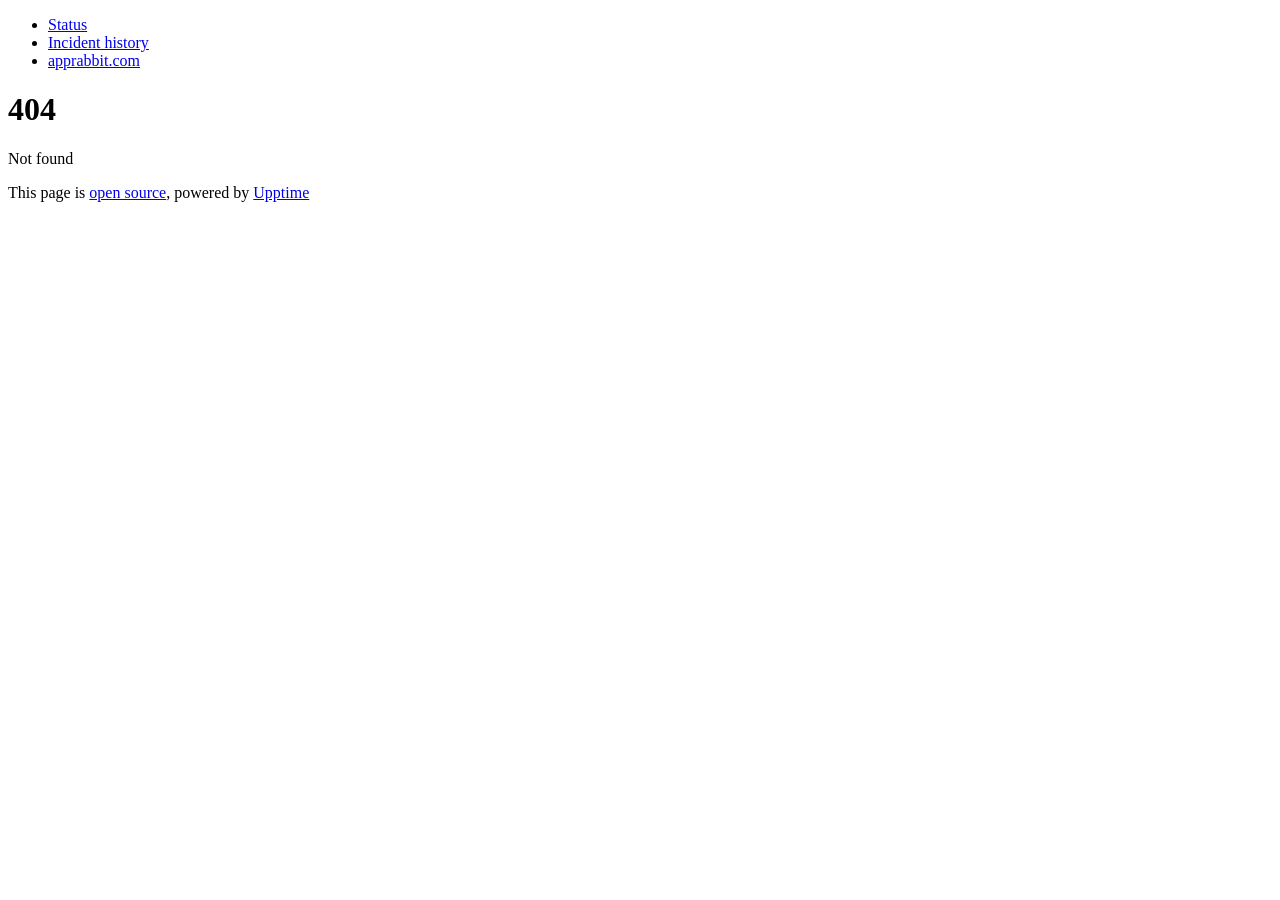
==== history/index.html @ 229c6cf5 "deploy: 5604613d3c1e2f27da036a6be445fbf0cf1c7d10" ====
<!DOCTYPE html> <html lang=en> <head> <meta charset=utf-8> <meta content="width=device-width,initial-scale=1" name=viewport> <meta content=#333333 name=theme-color> <base href=/ > <link href=manifest.json rel=manifest crossorigin=use-credentials> <script>__SAPPER__={error:{message:"Not found",name:"PreloadError"},status:404,baseUrl:"",preloaded:[void 0,{}]};if('serviceWorker' in navigator)navigator.serviceWorker.register('/service-worker.js');(function(){try{eval("async function x(){}");var main="/client/client.16db4507.js"}catch(e){main="/client/legacy/client.9b5280ad.js"};var s=document.createElement("script");try{new Function("if(0)import('')")();s.src=main;s.type="module";s.crossOrigin="use-credentials";}catch(e){s.src="/client/shimport@2.0.5.js";s.setAttribute("data-main",main);}document.head.appendChild(s);}());</script> <link href=client/client-31a52aa5.css rel=stylesheet> <title>404</title> <script>// If `prefers-color-scheme` is not supported, fall back to light mode.
      // In this case, light.css will be downloaded with `highest` priority.
      if (typeof window !== "undefined" && typeof document !== "undefined" && "matchMedia" in window && window.matchMedia('(prefers-color-scheme: dark)').media === 'not all') {
        document.documentElement.style.display = 'none';
        document.head.insertAdjacentHTML(
          'beforeend',
          '<link rel="stylesheet" href={`${config.path}/themes/light.css`} onload="document.documentElement.style.display = \'\'">',
        );
      } </script> <link href=https://status.apprabbit.com/themes/light.css rel=stylesheet media=(prefers-color-scheme:light)> <link href=https://status.apprabbit.com/themes/dark.css rel=stylesheet media=(prefers-color-scheme:dark)><link href=https://status.apprabbit.com/global.css rel=stylesheet><link href=https://raw.githubusercontent.com/upptime/upptime/master/assets/upptime-icon.svg rel=icon type=image/svg><link href=/logo-192.png rel=icon type=image/png> </head> <body> <div id=sapper> <nav class=svelte-a08hsz><div class="svelte-a08hsz container"> <ul class=svelte-a08hsz><li><a href=/ class=svelte-a08hsz target=_self>Status</a> <li><a href=/history class=svelte-a08hsz target=_self>Incident history</a> <li><a href=https://apprabbit.com class=svelte-a08hsz target=_self>apprabbit.com</a> </li> </ul></div> </nav> <main class=container> <h1 class=svelte-17w3omn>404</h1> <p class=svelte-17w3omn>Not found</p> </main> <footer class=svelte-jbr799><p>This page is <a href=https://github.com/gameplan-apps/statuspage>open source</a>, powered by <a href=https://upptime.js.org>Upptime</a></p> </footer></div> <script> try {
        if (typeof window !== "undefined" && window.navigator && navigator.serviceWorker) {
          navigator.serviceWorker.getRegistrations().then(function (registrations) {
            for (let registration of registrations) {
              registration.unregister();
            }
          });
        }
        if (typeof window !== "undefined" && "caches" in window) {
          caches.keys().then(function (keyList) {
            return Promise.all(
              keyList.map(function (key) {
                return caches.delete(key);
              })
            );
          });
        }
      } catch (error) {} </script>
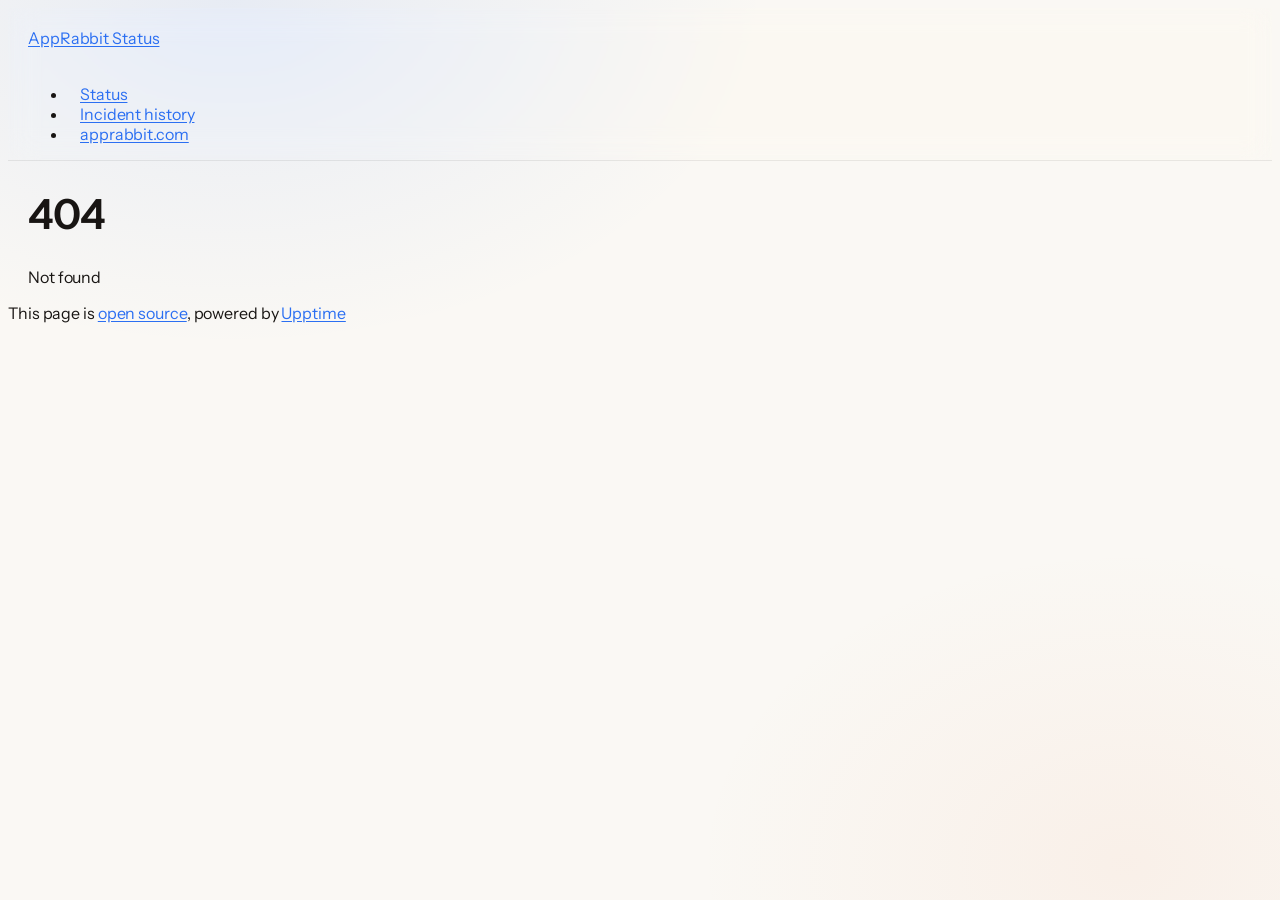
==== commit e5b68acc: "deploy: 00c8eae53469c87c6fbf3f59c4411df9fc2f4dc9" ====
--- a/history/index.html
+++ b/history/index.html
@@ -1,12 +1,4 @@
-<!DOCTYPE html> <html lang=en> <head> <meta charset=utf-8> <meta content="width=device-width,initial-scale=1" name=viewport> <meta content=#333333 name=theme-color> <base href=/ > <link href=manifest.json rel=manifest crossorigin=use-credentials> <script>__SAPPER__={error:{message:"Not found",name:"PreloadError"},status:404,baseUrl:"",preloaded:[void 0,{}]};if('serviceWorker' in navigator)navigator.serviceWorker.register('/service-worker.js');(function(){try{eval("async function x(){}");var main="/client/client.16db4507.js"}catch(e){main="/client/legacy/client.9b5280ad.js"};var s=document.createElement("script");try{new Function("if(0)import('')")();s.src=main;s.type="module";s.crossOrigin="use-credentials";}catch(e){s.src="/client/shimport@2.0.5.js";s.setAttribute("data-main",main);}document.head.appendChild(s);}());</script> <link href=client/client-31a52aa5.css rel=stylesheet> <title>404</title> <script>// If `prefers-color-scheme` is not supported, fall back to light mode.
-      // In this case, light.css will be downloaded with `highest` priority.
-      if (typeof window !== "undefined" && typeof document !== "undefined" && "matchMedia" in window && window.matchMedia('(prefers-color-scheme: dark)').media === 'not all') {
-        document.documentElement.style.display = 'none';
-        document.head.insertAdjacentHTML(
-          'beforeend',
-          '<link rel="stylesheet" href={`${config.path}/themes/light.css`} onload="document.documentElement.style.display = \'\'">',
-        );
-      } </script> <link href=https://status.apprabbit.com/themes/light.css rel=stylesheet media=(prefers-color-scheme:light)> <link href=https://status.apprabbit.com/themes/dark.css rel=stylesheet media=(prefers-color-scheme:dark)><link href=https://status.apprabbit.com/global.css rel=stylesheet><link href=https://raw.githubusercontent.com/upptime/upptime/master/assets/upptime-icon.svg rel=icon type=image/svg><link href=/logo-192.png rel=icon type=image/png> </head> <body> <div id=sapper> <nav class=svelte-a08hsz><div class="svelte-a08hsz container"> <ul class=svelte-a08hsz><li><a href=/ class=svelte-a08hsz target=_self>Status</a> <li><a href=/history class=svelte-a08hsz target=_self>Incident history</a> <li><a href=https://apprabbit.com class=svelte-a08hsz target=_self>apprabbit.com</a> </li> </ul></div> </nav> <main class=container> <h1 class=svelte-17w3omn>404</h1> <p class=svelte-17w3omn>Not found</p> </main> <footer class=svelte-jbr799><p>This page is <a href=https://github.com/gameplan-apps/statuspage>open source</a>, powered by <a href=https://upptime.js.org>Upptime</a></p> </footer></div> <script> try {
+<!DOCTYPE html> <html lang=en> <head> <meta charset=utf-8> <meta content="width=device-width,initial-scale=1" name=viewport> <meta content=#333333 name=theme-color> <base href=/statuspage/ > <link href=manifest.json rel=manifest crossorigin=use-credentials> <script>__SAPPER__={error:{message:"Not found",name:"PreloadError"},status:404,baseUrl:"/statuspage",preloaded:[void 0,{}]};if('serviceWorker' in navigator)navigator.serviceWorker.register('/statuspage/service-worker.js');(function(){try{eval("async function x(){}");var main="/statuspage/client/client.2625bd69.js"}catch(e){main="/statuspage/client/legacy/client.438c4ed7.js"};var s=document.createElement("script");try{new Function("if(0)import('')")();s.src=main;s.type="module";s.crossOrigin="use-credentials";}catch(e){s.src="/statuspage/client/shimport@2.0.5.js";s.setAttribute("data-main",main);}document.head.appendChild(s);}());</script> <link href=client/client-31a52aa5.css rel=stylesheet> <title>404</title><link href=https://gameplan-apps.github.io/statuspage/apprabbit.css rel=stylesheet><link href=https://gameplan-apps.github.io/statuspage/global.css rel=stylesheet><link href=https://apprabbit.com/favicon.ico rel=icon type=image/svg><link href=https://apprabbit.com/favicon.ico rel=icon type=image/png> </head> <body> <div id=sapper> <nav class=svelte-a08hsz><div class="svelte-a08hsz container"><div><a href=https://gameplan-apps.github.io/statuspage class="svelte-a08hsz logo"><img alt="" class=svelte-a08hsz src=https://studio.apprabbit.app/apprabbit-logo.svg> <div>AppRabbit Status</div></a></div> <ul class=svelte-a08hsz><li><a href=/statuspage/ class=svelte-a08hsz target=_self>Status</a> <li><a href=/statuspage/history class=svelte-a08hsz target=_self>Incident history</a> <li><a href=https://apprabbit.com class=svelte-a08hsz target=_self>apprabbit.com</a> </li> </ul></div> </nav> <main class=container> <h1 class=svelte-17w3omn>404</h1> <p class=svelte-17w3omn>Not found</p> </main> <footer class=svelte-jbr799><p>This page is <a href=https://github.com/gameplan-apps/statuspage>open source</a>, powered by <a href=https://upptime.js.org>Upptime</a></p> </footer></div> <script> try {
         if (typeof window !== "undefined" && window.navigator && navigator.serviceWorker) {
           navigator.serviceWorker.getRegistrations().then(function (registrations) {
             for (let registration of registrations) {
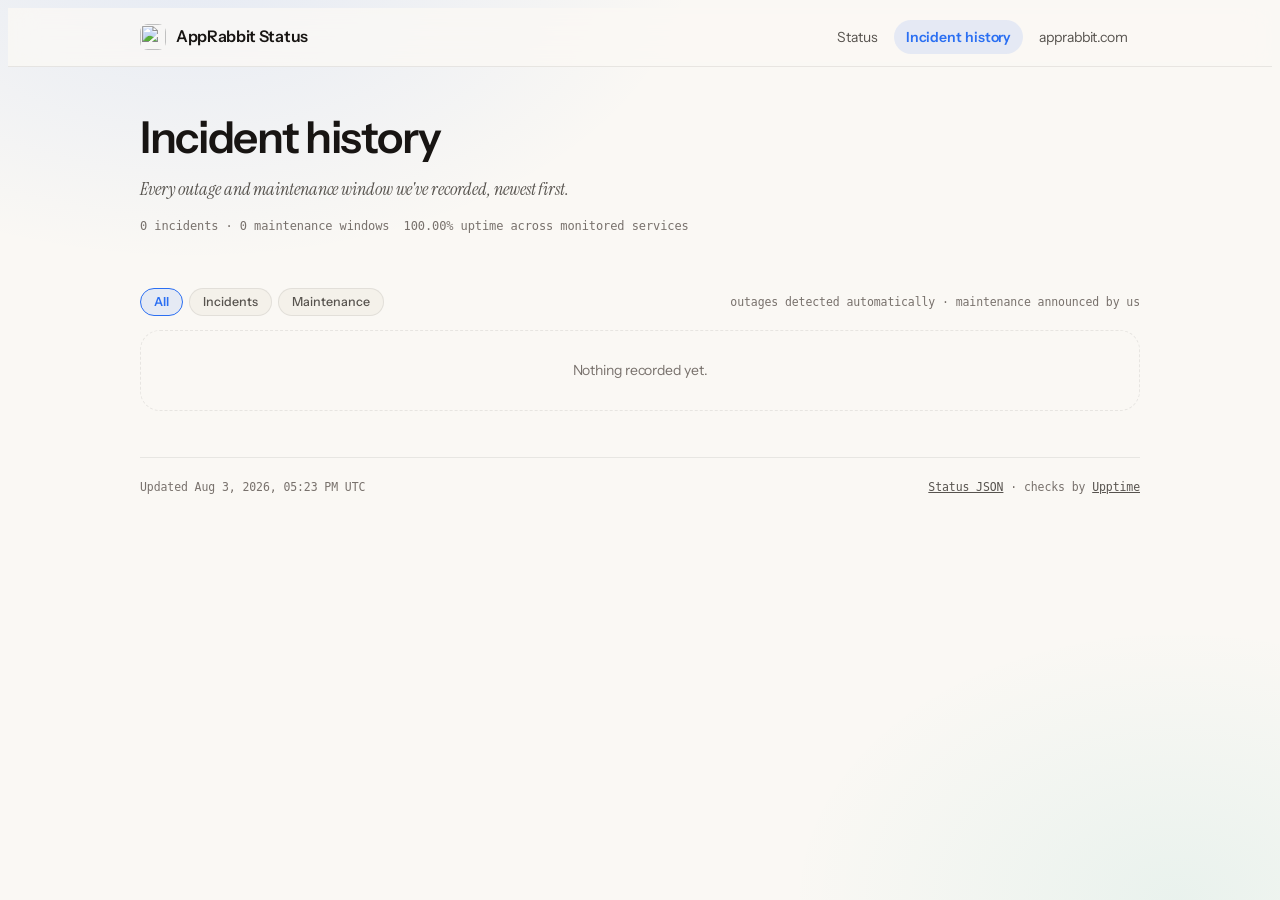
==== commit 9d3d67f0: "deploy: 3ae69c83c1d5e0d6467de7ec8708b76d2b29a3b4" ====
--- a/history/index.html
+++ b/history/index.html
@@ -1,18 +1,60 @@
-<!DOCTYPE html> <html lang=en> <head> <meta charset=utf-8> <meta content="width=device-width,initial-scale=1" name=viewport> <meta content=#333333 name=theme-color> <base href=/statuspage/ > <link href=manifest.json rel=manifest crossorigin=use-credentials> <script>__SAPPER__={error:{message:"Not found",name:"PreloadError"},status:404,baseUrl:"/statuspage",preloaded:[void 0,{}]};if('serviceWorker' in navigator)navigator.serviceWorker.register('/statuspage/service-worker.js');(function(){try{eval("async function x(){}");var main="/statuspage/client/client.2625bd69.js"}catch(e){main="/statuspage/client/legacy/client.438c4ed7.js"};var s=document.createElement("script");try{new Function("if(0)import('')")();s.src=main;s.type="module";s.crossOrigin="use-credentials";}catch(e){s.src="/statuspage/client/shimport@2.0.5.js";s.setAttribute("data-main",main);}document.head.appendChild(s);}());</script> <link href=client/client-31a52aa5.css rel=stylesheet> <title>404</title><link href=https://gameplan-apps.github.io/statuspage/apprabbit.css rel=stylesheet><link href=https://gameplan-apps.github.io/statuspage/global.css rel=stylesheet><link href=https://apprabbit.com/favicon.ico rel=icon type=image/svg><link href=https://apprabbit.com/favicon.ico rel=icon type=image/png> </head> <body> <div id=sapper> <nav class=svelte-a08hsz><div class="svelte-a08hsz container"><div><a href=https://gameplan-apps.github.io/statuspage class="svelte-a08hsz logo"><img alt="" class=svelte-a08hsz src=https://studio.apprabbit.app/apprabbit-logo.svg> <div>AppRabbit Status</div></a></div> <ul class=svelte-a08hsz><li><a href=/statuspage/ class=svelte-a08hsz target=_self>Status</a> <li><a href=/statuspage/history class=svelte-a08hsz target=_self>Incident history</a> <li><a href=https://apprabbit.com class=svelte-a08hsz target=_self>apprabbit.com</a> </li> </ul></div> </nav> <main class=container> <h1 class=svelte-17w3omn>404</h1> <p class=svelte-17w3omn>Not found</p> </main> <footer class=svelte-jbr799><p>This page is <a href=https://github.com/gameplan-apps/statuspage>open source</a>, powered by <a href=https://upptime.js.org>Upptime</a></p> </footer></div> <script> try {
-        if (typeof window !== "undefined" && window.navigator && navigator.serviceWorker) {
-          navigator.serviceWorker.getRegistrations().then(function (registrations) {
-            for (let registration of registrations) {
-              registration.unregister();
-            }
-          });
-        }
-        if (typeof window !== "undefined" && "caches" in window) {
-          caches.keys().then(function (keyList) {
-            return Promise.all(
-              keyList.map(function (key) {
-                return caches.delete(key);
-              })
-            );
-          });
-        }
-      } catch (error) {} </script> +<!doctype html>
+<html lang="en">
+<head>
+  <meta charset="utf-8">
+  <meta name="viewport" content="width=device-width, initial-scale=1">
+  <title>Incident history — AppRabbit Status</title>
+  <meta name="description" content="Every AppRabbit outage and maintenance window, with the updates posted during each.">
+  <meta name="theme-color" content="#faf8f4" media="(prefers-color-scheme: light)">
+  <meta name="theme-color" content="#161311" media="(prefers-color-scheme: dark)">
+  <link rel="icon" href="https://apprabbit.com/favicon.ico">
+  <link rel="preconnect" href="https://fonts.googleapis.com">
+  <link rel="preconnect" href="https://fonts.gstatic.com" crossorigin>
+  <link rel="stylesheet" href="https://fonts.googleapis.com/css2?family=Instrument+Sans:ital,wght@0,400;0,500;0,600;1,400&family=Instrument+Serif:ital@0;1&display=swap">
+  <link rel="stylesheet" href="../status.css">
+</head>
+<body data-page="history" data-base="..">
+
+<header class="topbar">
+  <div class="topbar-in">
+    <a class="wordmark" href=".." style="text-decoration:none;color:inherit">
+      <img src="https://studio.apprabbit.app/apprabbit-logo.svg" alt="" width="26" height="26" style="border-radius:8px">
+      AppRabbit Status
+    </a>
+    <nav class="links">
+      <a href="..">Status</a>
+      <a href="." aria-current="page">Incident history</a>
+      <a href="https://apprabbit.com">apprabbit.com</a>
+    </nav>
+  </div>
+</header>
+
+<div class="shell">
+  <main>
+    <section class="hero" style="padding-bottom:18px">
+      <h1>Incident history</h1>
+      <p class="sub">Every outage and maintenance window we've recorded, newest first.</p>
+      <div class="stamp" id="history-stamp"></div>
+    </section>
+
+    <div class="sec">
+      <div class="filters" role="group" aria-label="Filter">
+        <button class="chip" data-filter="all" aria-pressed="true">All</button>
+        <button class="chip" data-filter="incident" aria-pressed="false">Incidents</button>
+        <button class="chip" data-filter="maintenance" aria-pressed="false">Maintenance</button>
+      </div>
+      <span class="hint">outages detected automatically · maintenance announced by us</span>
+    </div>
+
+    <div id="history-list"></div>
+  </main>
+
+  <footer>
+    <span id="footer-stamp">—</span>
+    <span><a href="../data.json">Status JSON</a> · checks by <a href="https://upptime.js.org">Upptime</a></span>
+  </footer>
+</div>
+
+<script src="../app.js"></script>
+</body>
+</html>
--- a/status.css
+++ b/status.css
@@ -0,0 +1,237 @@
+/*
+ * AppRabbit status page styles.
+ *
+ * Palette ported from the studio dashboard (warm stone neutrals, brand blue)
+ * with traffic-light status colours. Two tokens per state: FILL for bars and
+ * dots, INK for text — the signal colours are too light to read on near-white.
+ */
+
+:root {
+  color-scheme: light dark;
+
+  --stone-0:#ffffff; --stone-50:#faf8f4; --stone-100:#f4f1ea; --stone-200:#ebe6dc;
+  --stone-300:#d6d0c2; --stone-500:#78716c; --stone-600:#57534e; --stone-900:#181513;
+
+  --brand-300:#8aa9ff; --brand-400:#5c87ff; --brand-500:#2b6ff2; --brand-600:#1f58d1;
+
+  --bg: var(--stone-50);
+  --panel: var(--stone-0);
+  --subtle: var(--stone-100);
+  --inset:#f7f4ee;
+  --text: var(--stone-900);
+  --text-dim: var(--stone-600);
+  --text-subtle: var(--stone-500);
+  --line: rgba(24,21,19,0.08);
+  --line-strong: rgba(24,21,19,0.14);
+
+  --accent: var(--brand-500);
+  --accent-strong: var(--brand-600);
+  --accent-soft: rgba(43,111,242,0.10);
+
+  /* Status colours follow Claude's status page: a leaf green rather than a
+     mint, with amber and red alongside it.
+     Two tokens per state — FILL is the vivid colour for bars, dots and the
+     beacon; INK is the deeper shade for text, which the fill is too light to
+     carry on a near-white ground. */
+  --up:#4d9c19;        --up-ink:#3a7412;       --up-soft:rgba(77,156,25,0.16);
+  --degraded:#dcaf12;  --degraded-ink:#845c00; --degraded-soft:rgba(220,175,18,0.22);
+  --partial:#db7f18;   --partial-ink:#9a5407;
+  --down:#cf372a;      --down-ink:#aa281e;     --down-soft:rgba(207,55,42,0.14);
+  --maint:#7c5cf5;     --maint-ink:#5b3fd0;    --maint-soft:rgba(124,92,245,0.13);
+  --idle: var(--stone-300);
+
+  --shadow-sm:0 2px 6px rgba(24,21,19,0.05), 0 1px 2px rgba(24,21,19,0.03);
+  --shadow-md:0 6px 18px rgba(24,21,19,0.06), 0 2px 4px rgba(24,21,19,0.03);
+  --shadow-lg:0 16px 40px rgba(24,21,19,0.09), 0 4px 10px rgba(24,21,19,0.03);
+
+  --r-sm:10px; --r-md:14px; --r-lg:20px; --r-full:9999px;
+  --ease:cubic-bezier(0.16,1,0.3,1);
+
+  --font: "Instrument Sans", system-ui, -apple-system, "Helvetica Neue", sans-serif;
+  --serif: "Instrument Serif", Georgia, serif;
+  --mono: ui-monospace, SFMono-Regular, Menlo, monospace;
+}
+
+@media (prefers-color-scheme: dark) {
+  :root {
+    --bg:#161311; --panel:#1e1a17; --subtle:#26221e; --inset:#1a1714;
+    --text:#f5f0e6; --text-dim:#a89f8e; --text-subtle:#7a7160;
+    --line:rgba(255,250,240,0.08); --line-strong:rgba(255,250,240,0.16);
+    --accent:var(--brand-400); --accent-strong:var(--brand-300); --accent-soft:rgba(92,135,255,0.16);
+    /* Same traffic-light hues, lifted for a warm near-black ground. Ink ==
+       fill here because all three read fine as text at this lightness. */
+    --up:#6cbd28;       --up-ink:#7ccc33;       --up-soft:rgba(108,189,40,0.18);
+    --degraded:#e6bd33; --degraded-ink:#eec644; --degraded-soft:rgba(230,189,51,0.18);
+    --partial:#e08c37;  --partial-ink:#ec9942;
+    --down:#e04a3d;     --down-ink:#f0604f;     --down-soft:rgba(224,74,61,0.18);
+    --maint:#a78bfa;    --maint-ink:#a78bfa;    --maint-soft:rgba(167,139,250,0.18);
+    --idle:#3a342e;
+    --shadow-sm:0 2px 6px rgba(0,0,0,0.40);
+    --shadow-md:0 8px 22px rgba(0,0,0,0.45);
+    --shadow-lg:0 18px 46px rgba(0,0,0,0.50);
+  }
+}
+:root[data-theme="dark"] {
+  --bg:#161311; --panel:#1e1a17; --subtle:#26221e; --inset:#1a1714;
+  --text:#f5f0e6; --text-dim:#a89f8e; --text-subtle:#7a7160;
+  --line:rgba(255,250,240,0.08); --line-strong:rgba(255,250,240,0.16);
+  --accent:var(--brand-400); --accent-strong:var(--brand-300); --accent-soft:rgba(92,135,255,0.16);
+  --up:#6cbd28; --up-ink:#7ccc33; --up-soft:rgba(108,189,40,0.18);
+  --degraded:#e6bd33; --degraded-ink:#eec644; --degraded-soft:rgba(230,189,51,0.18);
+  --partial:#e08c37; --partial-ink:#ec9942;
+  --down:#e04a3d; --down-ink:#f0604f; --down-soft:rgba(224,74,61,0.18);
+  --maint:#a78bfa; --maint-ink:#a78bfa; --maint-soft:rgba(167,139,250,0.18);
+  --idle:#3a342e;
+  --shadow-sm:0 2px 6px rgba(0,0,0,0.40);
+  --shadow-md:0 8px 22px rgba(0,0,0,0.45);
+  --shadow-lg:0 18px 46px rgba(0,0,0,0.50);
+}
+:root[data-theme="light"] {
+  --bg:#faf8f4; --panel:#ffffff; --subtle:#f4f1ea; --inset:#f7f4ee;
+  --text:#181513; --text-dim:#57534e; --text-subtle:#78716c;
+  --line:rgba(24,21,19,0.08); --line-strong:rgba(24,21,19,0.14);
+  --accent:#2b6ff2; --accent-strong:#1f58d1; --accent-soft:rgba(43,111,242,0.10);
+  --up:#4d9c19; --up-ink:#3a7412; --up-soft:rgba(77,156,25,0.16);
+  --degraded:#dcaf12; --degraded-ink:#845c00; --degraded-soft:rgba(220,175,18,0.22);
+  --partial:#db7f18; --partial-ink:#9a5407;
+  --down:#cf372a; --down-ink:#aa281e; --down-soft:rgba(207,55,42,0.14);
+  --maint:#7c5cf5; --maint-ink:#5b3fd0; --maint-soft:rgba(124,92,245,0.13);
+  --idle:#d6d0c2;
+}
+
+body {
+  font-family: var(--font);
+  color: var(--text);
+  background:
+    radial-gradient(58% 50% at 15% -5%, rgba(43,111,242,0.10), transparent 68%),
+    radial-gradient(46% 46% at 92% 100%, rgba(14,163,148,0.07), transparent 66%),
+    var(--bg);
+  background-attachment: fixed;
+  -webkit-font-smoothing: antialiased;
+  letter-spacing: -0.006em;
+  line-height: 1.6;
+}
+
+.shell { max-width: 1000px; margin: 0 auto; padding: 0 20px 80px; }
+
+.topbar {
+  position: sticky; top: 0; z-index: 20;
+  backdrop-filter: saturate(1.6) blur(14px); -webkit-backdrop-filter: saturate(1.6) blur(14px);
+  background: color-mix(in srgb, var(--bg) 82%, transparent);
+  border-bottom: 1px solid var(--line);
+}
+.topbar-in { max-width: 1000px; margin: 0 auto; padding: 12px 20px; display: flex; align-items: center; gap: 18px; flex-wrap: wrap; }
+.wordmark { display: flex; align-items: center; gap: 10px; font-weight: 600; letter-spacing: -0.02em; }
+.wordmark .glyph { width: 26px; height: 26px; border-radius: 8px; display: grid; place-items: center; background: var(--accent); color: #fff; font-size: 14px; font-weight: 700; }
+nav.links { display: flex; gap: 4px; margin-left: auto; flex-wrap: wrap; }
+nav.links a { font-size: 14px; text-decoration: none; color: var(--text-dim); padding: 6px 12px; border-radius: var(--r-full); transition: background 160ms var(--ease), color 160ms var(--ease); }
+nav.links a:hover { background: var(--accent-soft); color: var(--accent); }
+nav.links a[aria-current] { background: var(--accent-soft); color: var(--accent); font-weight: 600; }
+
+.hero { padding: 46px 0 28px; display: flex; flex-direction: column; gap: 14px; }
+.verdict { display: flex; align-items: center; gap: 14px; flex-wrap: wrap; }
+.beacon { position: relative; width: 13px; height: 13px; flex: none; }
+.beacon i { position: absolute; inset: 0; border-radius: 50%; background: var(--up); display: block; }
+.beacon i.ring { animation: pulse 2.6s var(--ease) infinite; }
+@keyframes pulse { 0% { transform: scale(1); opacity: 0.55; } 70%,100% { transform: scale(2.9); opacity: 0; } }
+@media (prefers-reduced-motion: reduce) { .beacon i.ring { display: none; } }
+
+h1 { margin: 0; font-size: clamp(30px, 5vw, 44px); font-weight: 600; letter-spacing: -0.03em; line-height: 1.1; text-wrap: balance; }
+.hero .sub { font-family: var(--serif); font-style: italic; font-size: 18px; line-height: 1.5; color: var(--text-dim); max-width: 54ch; margin: 0; }
+.stamp { font-family: var(--mono); font-size: 12px; color: var(--text-subtle); display: flex; gap: 14px; flex-wrap: wrap; }
+
+.stats { display: grid; grid-template-columns: repeat(auto-fit, minmax(150px, 1fr)); gap: 12px; margin: 8px 0 34px; }
+.stat { background: var(--panel); border: 1px solid var(--line); border-radius: var(--r-lg); padding: 14px 16px; box-shadow: var(--shadow-sm); display: flex; flex-direction: column; gap: 3px; }
+.stat .k { font-family: var(--mono); font-size: 10.5px; text-transform: uppercase; letter-spacing: 0.11em; color: var(--text-subtle); }
+.stat .v { font-size: 26px; font-weight: 600; letter-spacing: -0.03em; font-variant-numeric: tabular-nums; }
+.stat .v small { font-size: 14px; font-weight: 500; color: var(--text-dim); letter-spacing: 0; }
+
+.sec { display: flex; align-items: baseline; justify-content: space-between; gap: 16px; margin: 34px 0 14px; flex-wrap: wrap; }
+.sec h2 { margin: 0; font-size: 19px; font-weight: 600; letter-spacing: -0.02em; }
+.sec .hint { font-family: var(--mono); font-size: 11.5px; color: var(--text-subtle); }
+.seg { display: inline-flex; background: var(--subtle); border: 1px solid var(--line); border-radius: var(--r-full); padding: 3px; gap: 2px; }
+.seg button { font: 500 12.5px/1 var(--font); color: var(--text-dim); background: none; border: 0; padding: 6px 13px; border-radius: var(--r-full); cursor: pointer; transition: all 160ms var(--ease); }
+.seg button[aria-pressed="true"] { background: var(--panel); color: var(--text); box-shadow: var(--shadow-sm); font-weight: 600; }
+
+.services { display: flex; flex-direction: column; gap: 10px; }
+.svc { background: var(--panel); border: 1px solid var(--line); border-radius: var(--r-lg); box-shadow: var(--shadow-sm); overflow: hidden; transition: transform 200ms var(--ease), box-shadow 200ms var(--ease), border-color 200ms var(--ease); }
+.svc:hover { transform: translateY(-2px); box-shadow: var(--shadow-md); border-color: var(--line-strong); }
+.svc-top { display: grid; grid-template-columns: 1fr auto; gap: 12px; align-items: center; padding: 15px 18px 10px; }
+.svc-id { display: flex; align-items: center; gap: 10px; min-width: 0; }
+.svc-id .dot { width: 8px; height: 8px; border-radius: 50%; flex: none; }
+.svc-id .name { font-weight: 600; letter-spacing: -0.015em; }
+.svc-id .host { font-family: var(--mono); font-size: 11.5px; color: var(--text-subtle); overflow: hidden; text-overflow: ellipsis; white-space: nowrap; }
+.svc-fig { display: flex; align-items: center; gap: 16px; }
+.fig { text-align: right; }
+.fig .k { font-family: var(--mono); font-size: 10px; text-transform: uppercase; letter-spacing: 0.09em; color: var(--text-subtle); }
+.fig .v { font-weight: 600; font-variant-numeric: tabular-nums; font-size: 15px; }
+@media (max-width: 620px) { .svc-top { grid-template-columns: 1fr; } .svc-fig { justify-content: space-between; } }
+
+.pill { display: inline-flex; align-items: center; gap: 6px; border-radius: var(--r-full); font-size: 11px; font-weight: 600; letter-spacing: 0.07em; text-transform: uppercase; padding: 4px 10px; white-space: nowrap; }
+.pill.up { background: var(--up-soft); color: var(--up-ink); }
+.pill.degraded { background: var(--degraded-soft); color: var(--degraded-ink); }
+.pill.down { background: var(--down-soft); color: var(--down-ink); }
+.pill.maint { background: var(--maint-soft); color: var(--maint-ink); }
+
+.bars { display: flex; gap: 2px; align-items: flex-end; padding: 6px 18px 8px; height: 42px; }
+.bars span { flex: 1; border-radius: 2px; background: var(--up); min-width: 2px; height: 100%; transition: transform 140ms var(--ease), filter 140ms var(--ease); }
+.bars span[data-s="degraded"] { background: var(--degraded); }
+.bars span[data-s="partial"] { background: var(--partial); }
+.bars span[data-s="down"] { background: var(--down); }
+.bars span[data-s="maint"] { background: var(--maint); }
+.bars span[data-s="none"] { background: var(--idle); height: 62%; }
+.bars span:hover { transform: scaleY(1.14); filter: brightness(1.1); }
+.bars-legend { display: flex; justify-content: space-between; padding: 0 18px 14px; font-family: var(--mono); font-size: 10.5px; color: var(--text-subtle); }
+
+.tiles { display: grid; grid-template-columns: repeat(auto-fit, minmax(232px, 1fr)); gap: 12px; }
+.tile { background: var(--panel); border: 1px solid var(--line); border-radius: var(--r-lg); box-shadow: var(--shadow-sm); padding: 16px 16px 0; overflow: hidden; display: flex; flex-direction: column; gap: 10px; transition: transform 200ms var(--ease), box-shadow 200ms var(--ease); }
+.tile:hover { transform: translateY(-2px); box-shadow: var(--shadow-md); }
+.tile .row { display: flex; justify-content: space-between; align-items: flex-start; gap: 10px; }
+.tile .name { font-weight: 600; letter-spacing: -0.015em; }
+.tile .big { font-size: 30px; font-weight: 600; letter-spacing: -0.035em; font-variant-numeric: tabular-nums; line-height: 1; }
+.tile .k { font-family: var(--mono); font-size: 10px; text-transform: uppercase; letter-spacing: 0.09em; color: var(--text-subtle); }
+.spark { display: block; width: calc(100% + 32px); margin: 0 -16px -1px; }
+
+/* ── maintenance band (status page) ──────────────────── */
+.maint-band { display: grid; grid-template-columns: auto 1fr auto; gap: 14px; align-items: center; background: var(--panel); border: 1px solid var(--line); border-left: 4px solid var(--maint); border-radius: var(--r-lg); padding: 14px 18px; box-shadow: var(--shadow-sm); margin-bottom: 12px; }
+.maint-band .icn { color: var(--maint); font-weight: 700; font-family: var(--mono); }
+.maint-band .t { font-weight: 600; }
+.maint-band .d { font-size: 13.5px; color: var(--text-dim); }
+.maint-band .w { font-family: var(--mono); font-size: 11.5px; color: var(--text-subtle); white-space: nowrap; }
+@media (max-width: 620px) { .maint-band { grid-template-columns: 1fr; } .maint-band .w { white-space: normal; } }
+
+/* ── history page ────────────────────────────────────── */
+.filters { display: flex; gap: 6px; flex-wrap: wrap; }
+.chip { font: 500 12.5px/1 var(--font); color: var(--text-dim); background: var(--subtle); border: 1px solid var(--line); padding: 7px 13px; border-radius: var(--r-full); cursor: pointer; transition: all 160ms var(--ease); }
+.chip[aria-pressed="true"] { background: var(--accent-soft); border-color: var(--accent); color: var(--accent); font-weight: 600; }
+
+.month { font-family: var(--mono); font-size: 11px; letter-spacing: 0.12em; text-transform: uppercase; color: var(--text-subtle); margin: 26px 0 10px; }
+.entry { display: grid; grid-template-columns: 4px 1fr; gap: 16px; background: var(--panel); border: 1px solid var(--line); border-radius: var(--r-lg); box-shadow: var(--shadow-sm); overflow: hidden; margin-bottom: 10px; }
+.entry .rail { background: var(--down); }
+.entry[data-kind="maintenance"] .rail { background: var(--maint); }
+.entry[data-kind="degraded"] .rail { background: var(--degraded); }
+.entry .inner { padding: 15px 18px; display: flex; flex-direction: column; gap: 9px; }
+.entry .head { display: flex; align-items: center; gap: 10px; flex-wrap: wrap; }
+.entry .title { font-weight: 600; letter-spacing: -0.015em; }
+.entry p { margin: 0; font-size: 14px; color: var(--text-dim); max-width: 68ch; }
+.entry .meta { font-family: var(--mono); font-size: 11px; color: var(--text-subtle); display: flex; gap: 14px; flex-wrap: wrap; }
+.scope { display: flex; gap: 6px; flex-wrap: wrap; }
+.scope span { font-family: var(--mono); font-size: 10.5px; background: var(--subtle); border: 1px solid var(--line); border-radius: 5px; padding: 2px 7px; color: var(--text-dim); }
+
+.updates { border-top: 1px dashed var(--line); margin-top: 3px; padding-top: 9px; display: flex; flex-direction: column; gap: 8px; }
+.update { display: grid; grid-template-columns: 74px 1fr; gap: 12px; font-size: 13.5px; }
+.update .u-when { font-family: var(--mono); font-size: 11px; color: var(--text-subtle); padding-top: 2px; }
+.update .u-what b { font-weight: 600; }
+@media (max-width: 520px) { .update { grid-template-columns: 1fr; gap: 2px; } }
+
+.empty { border: 1px dashed var(--line); border-radius: var(--r-lg); padding: 28px; text-align: center; color: var(--text-subtle); font-size: 14px; }
+
+footer { margin-top: 46px; padding-top: 20px; border-top: 1px solid var(--line); font-family: var(--mono); font-size: 11.5px; color: var(--text-subtle); display: flex; justify-content: space-between; gap: 14px; flex-wrap: wrap; }
+footer a { color: var(--text-dim); }
+
+.hidden { display: none !important; }
+:focus-visible { outline: 2px solid var(--accent); outline-offset: 2px; border-radius: 6px; }
+
+.note { margin: 26px 0 0; padding: 14px 16px; border-radius: var(--r-md); background: var(--accent-soft); border: 1px dashed var(--accent); font-size: 13.5px; color: var(--text-dim); }
+.note b { color: var(--text); }
+.note code { font-family: var(--mono); font-size: 12.5px; }
